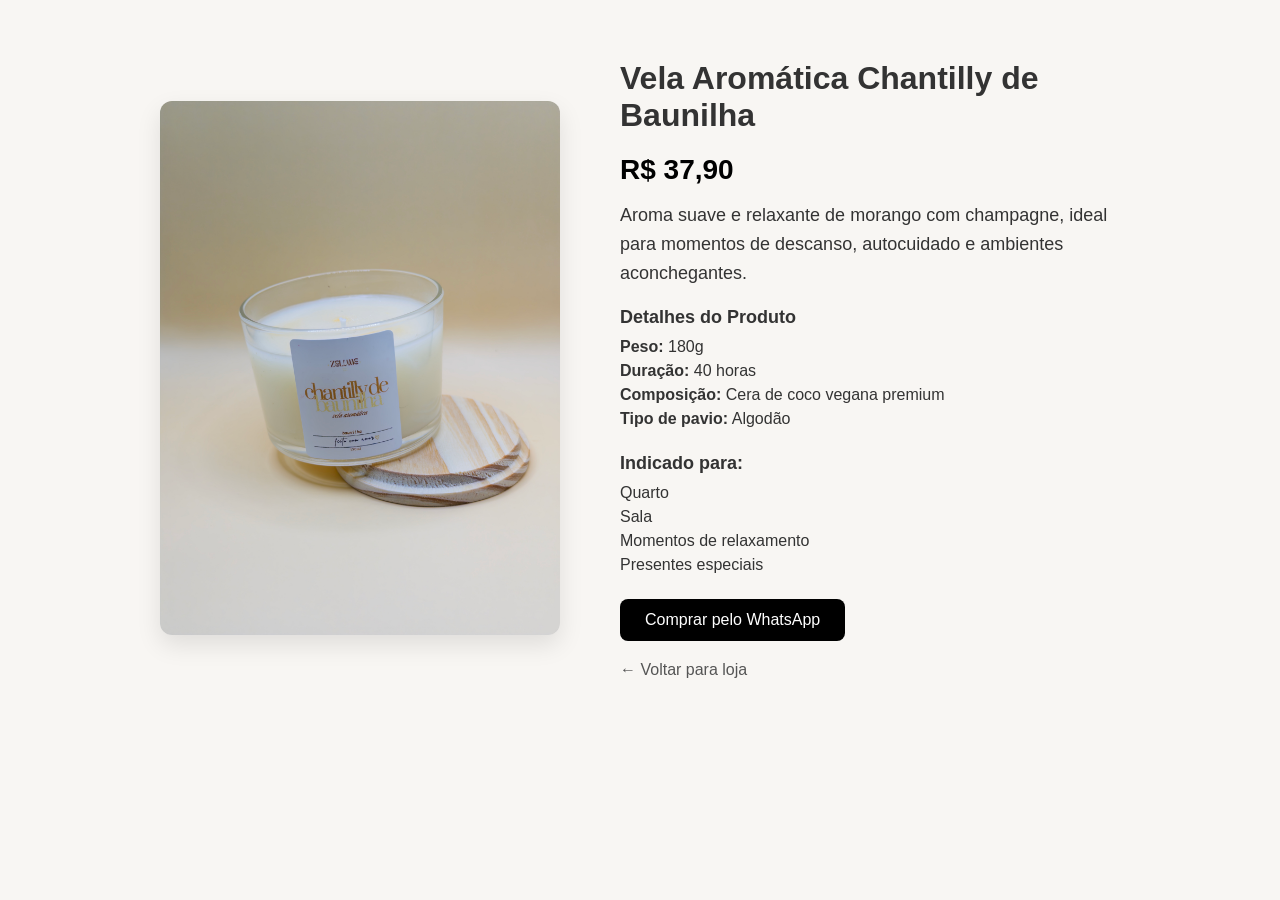
==== produtos/vela-baunilha.html @ df9b9e45 "Atualização na página de produtos" ====
<!DOCTYPE html>
<html lang="pt-br">
<head>
  <meta charset="UTF-8">
  <title>Vela Chantilly de Baunilha - Zelume</title>
  <link rel="stylesheet" href="../style.css">
</head>
<body>

  <div class="produto-container">

  <div class="produto-imagem">
    <img src="../assets/imagens/baulinha/IDG_20260128_180958_803.JPG" alt="Vela chantolly de baunilha">
  </div>

  <div class="produto-info">
    <h1>Vela Aromática Chantilly de Baunilha</h1>

    <p class="preco">R$ 37,90</p>

    <p class="descricao">
      Aroma suave e relaxante de morango com champagne, ideal para momentos de descanso,
      autocuidado e ambientes aconchegantes.
    </p>

    <div class="bloco-info">
      <h3>Detalhes do Produto</h3>
      <ul>
        <li><strong>Peso:</strong> 180g</li>
        <li><strong>Duração:</strong> 40 horas</li>
        <li><strong>Composição:</strong> Cera de coco vegana premium</li>
        <li><strong>Tipo de pavio:</strong> Algodão</li>
      </ul>
    </div>

    <div class="bloco-info">
      <h3>Indicado para:</h3>
      <ul>
        <li>Quarto</li>
        <li>Sala</li>
        <li>Momentos de relaxamento</li>
        <li>Presentes especiais</li>
      </ul>
    </div>

    <a href="#" class="botao-comprar">Comprar pelo WhatsApp</a>

    <a href="../index.html" class="voltar">← Voltar para loja</a>
  </div>

</div>
</body>
</html>
---- style.css ----
:root {
  --bege: #F9F6F2;
  --marrom: #7A4B2B;
  --dourado: #C69C6D;
  --fonte-titulo: 'Playfair Display', serif;
  --fonte-texto: 'Poppins', sans-serif;
}

* {
  margin: 0;
  padding: 0;
  box-sizing: border-box;
}

body {
  background-color: var(--bege);
  color: var(--marrom);
  font-family: var(--fonte-texto);
}

/* Cabeçalho */
.header {
  background-color: var(--bege);
  padding: 20px 0;
  position: fixed;
  top: 0;
  width: 100%;
  z-index: 10;
  box-shadow: 0 2px 5px rgba(0,0,0,0.05);
}

.header .container {
  width: 90%;
  max-width: 1100px;
  margin: 0 auto;
  display: flex;
  justify-content: space-between;
  align-items: center;
}

.logo {
  font-family: var(--fonte-titulo);
  font-size: 1.8rem;
  color: var(--marrom);
  letter-spacing: 2px;
}

.nav a {
  color: var(--marrom);
  text-decoration: none;
  margin-left: 25px;
  font-weight: 500;
  transition: color 0.3s;
}

.nav a:hover {
  color: var(--dourado);
}

/* Seção hero */
.hero {
  height: 100vh;
  background: linear-gradient(to bottom, var(--bege) 60%, var(--marrom) 40%);
  display: flex;
  align-items: center;
  justify-content: center;
  text-align: center;
  padding: 0 20px;
}

.hero-content {
  max-width: 600px;
  color: var(--marrom);
}

.hero h1 {
  font-family: var(--fonte-titulo);
  font-size: 2.8rem;
  margin-bottom: 15px;
}

.hero p {
  font-size: 1.1rem;
  margin-bottom: 25px;
  color: #4e2f17;
}

.btn {
  display: inline-block;
  background-color: var(--marrom);
  color: var(--bege);
  text-decoration: none;
  padding: 12px 28px;
  border-radius: 30px;
  font-weight: 500;
  transition: all 0.3s;
}

.btn:hover {
  background-color: var(--dourado);
  color: var(--marrom);
}

/* Rodapé */
.footer {
  background-color: var(--marrom);
  color: var(--bege);
  text-align: center;
  padding: 20px;
  font-size: 0.9rem;
}

@media (max-width: 768px) {
  .nav {
    display: none;
  }

  .hero h1 {
    font-size: 2rem;
  }
}
/* ======================
   SEÇÃO SOBRE
====================== */
.sobre {
  padding: 80px 0;
  background-color: var(--bege);
}

.sobre-container {
  width: 90%;
  max-width: 1100px;
  margin: 0 auto;
  display: flex;
  align-items: center;
  justify-content: space-between;
  gap: 40px;
  flex-wrap: wrap;
}

.sobre-texto {
  flex: 1 1 450px;
}

.sobre h2 {
  font-family: var(--fonte-titulo);
  font-size: 2.2rem;
  margin-bottom: 20px;
  color: var(--marrom);
}

.sobre p {
  font-size: 1.05rem;
  line-height: 1.7;
  margin-bottom: 15px;
  color: #4e2f17;
}

.assinatura {
  font-style: italic;
  font-weight: 500;
  color: var(--marrom);
  margin-top: 20px;
}

.sobre-imagem {
  flex: 1 1 400px;
  text-align: center;
}

.sobre-imagem img {
  width: 100%;
  max-width: 420px;
  border-radius: 18px;
  box-shadow: 0 4px 15px rgba(0,0,0,0.1);
}
/* ======================
      SEÇÃO PRODUTOS
====================== */

.produtos {
  padding: 80px 0;
  background-color: var(--bege);
  text-align: center;
}

.produtos-container {
  width: 90%;
  max-width: 1100px;
  margin: 0 auto;
}

.produtos h2 {
  font-family: var(--fonte-titulo);
  font-size: 2.2rem;
  margin-bottom: 40px;
  color: var(--marrom);
}

.produtos-grid {
  display: grid;
  grid-template-columns: repeat(auto-fit, minmax(250px, 1fr));
  gap: 30px;
}

.produto-card {
  background-color: #fff;
  border-radius: 16px;
  padding: 20px;
  box-shadow: 0 4px 15px rgba(0,0,0,0.08);
  transition: transform .3s, box-shadow .3s;
}

.produto-card:hover {
  transform: translateY(-5px);
  box-shadow: 0 6px 18px rgba(0,0,0,0.12);
}

.produto-card img {
  width: 100%;
  height: 220px;
  object-fit: cover;
  border-radius: 14px;
}

.produto-card h3 {
  margin: 15px 0 5px;
  font-size: 1.2rem;
  font-family: var(--fonte-titulo);
  color: var(--marrom);
}

.produto-card .descricao {
  font-size: 0.95rem;
  color: #4e2f17;
  margin-bottom: 10px;
}

.produto-card .preco {
  font-size: 1.1rem;
  font-weight: 600;
  color: var(--marrom);
  margin-bottom: 12px;
}

.btn-produto {
  background-color: var(--marrom);
  color: var(--bege);
  border: none;
  padding: 10px 20px;
  border-radius: 30px;
  font-weight: 500;
  cursor: pointer;
  transition: background .3s;
}

.btn-produto:hover {
  background-color: var(--dourado);
  color: var(--marrom);
}
/* ======================
   SEÇÃO BENEFÍCIOS
====================== */
.beneficios {
  padding: 80px 0;
  background-color: #f4efe9;
}

.beneficios-container {
  width: 90%;
  max-width: 1100px;
  margin: 0 auto;
  text-align: center;
}

.beneficios h2 {
  font-family: var(--fonte-titulo);
  font-size: 2.2rem;
  margin-bottom: 40px;
  color: var(--marrom);
}

.beneficios-grid {
  display: grid;
  grid-template-columns: repeat(auto-fit, minmax(230px, 1fr));
  gap: 25px;
}

.beneficio-card {
  background-color: #fff;
  padding: 25px;
  border-radius: 18px;
  box-shadow: 0 4px 14px rgba(0,0,0,0.08);
  transition: transform 0.3s, box-shadow 0.3s;
}

.beneficio-card:hover {
  transform: translateY(-5px);
  box-shadow: 0 6px 18px rgba(0,0,0,0.12);
}

.beneficio-card h3 {
  font-size: 1.1rem;
  margin-bottom: 10px;
  color: var(--marrom);
}

.beneficio-card p {
  font-size: 0.95rem;
  line-height: 1.6;
  color: #4e2f17;
}
/* ======================
   ANIMAÇÕES AO SCROLL
====================== */

/* Estado inicial (oculto) */
.fade-up {
  opacity: 0;
  transform: translateY(30px);
  transition: opacity 0.8s ease, transform 0.8s ease;
}

/* Quando entra na tela */
.fade-up.show {
  opacity: 1;
  transform: translateY(0);
}

body {
  font-family: Arial, sans-serif;
  margin: 0;
  background-color: #f8f6f3;
  color: #333;
}

.produto-container {
  display: flex;
  align-items: center;
  justify-content: center;
  gap: 60px;
  padding: 60px 10%;
}

.produto-imagem img {
  width: 400px;
  border-radius: 12px;
  box-shadow: 0 10px 25px rgba(0,0,0,0.1);
}

.produto-info {
  max-width: 500px;
}

.produto-info h1 {
  font-size: 32px;
  margin-bottom: 20px;
}

.descricao {
  font-size: 18px;
  line-height: 1.6;
  margin-bottom: 20px;
}

.detalhes {
  list-style: none;
  padding: 0;
  margin-bottom: 30px;
}

.detalhes li {
  margin-bottom: 8px;
}

.botao-comprar {
  display: inline-block;
  padding: 12px 25px;
  background-color: #000;
  color: #fff;
  text-decoration: none;
  border-radius: 8px;
  transition: 0.3s;
}

.botao-comprar:hover {
  background-color: #444;
}

.voltar {
  display: block;
  margin-top: 20px;
  text-decoration: none;
  color: #555;
}

/* RESPONSIVO */
@media (max-width: 900px) {
  .produto-container {
    flex-direction: column;
    text-align: center;
  }

  .produto-imagem img {
    width: 100%;
    max-width: 350px;
  }
}

.preco {
  font-size: 28px;
  font-weight: bold;
  margin: 15px 0;
  color: #000;
}

.bloco-info {
  margin-bottom: 25px;
}

.bloco-info h3 {
  margin-bottom: 10px;
  font-size: 18px;
}

.bloco-info ul {
  list-style: none;
  padding: 0;
}

.bloco-info li {
  margin-bottom: 6px;
}
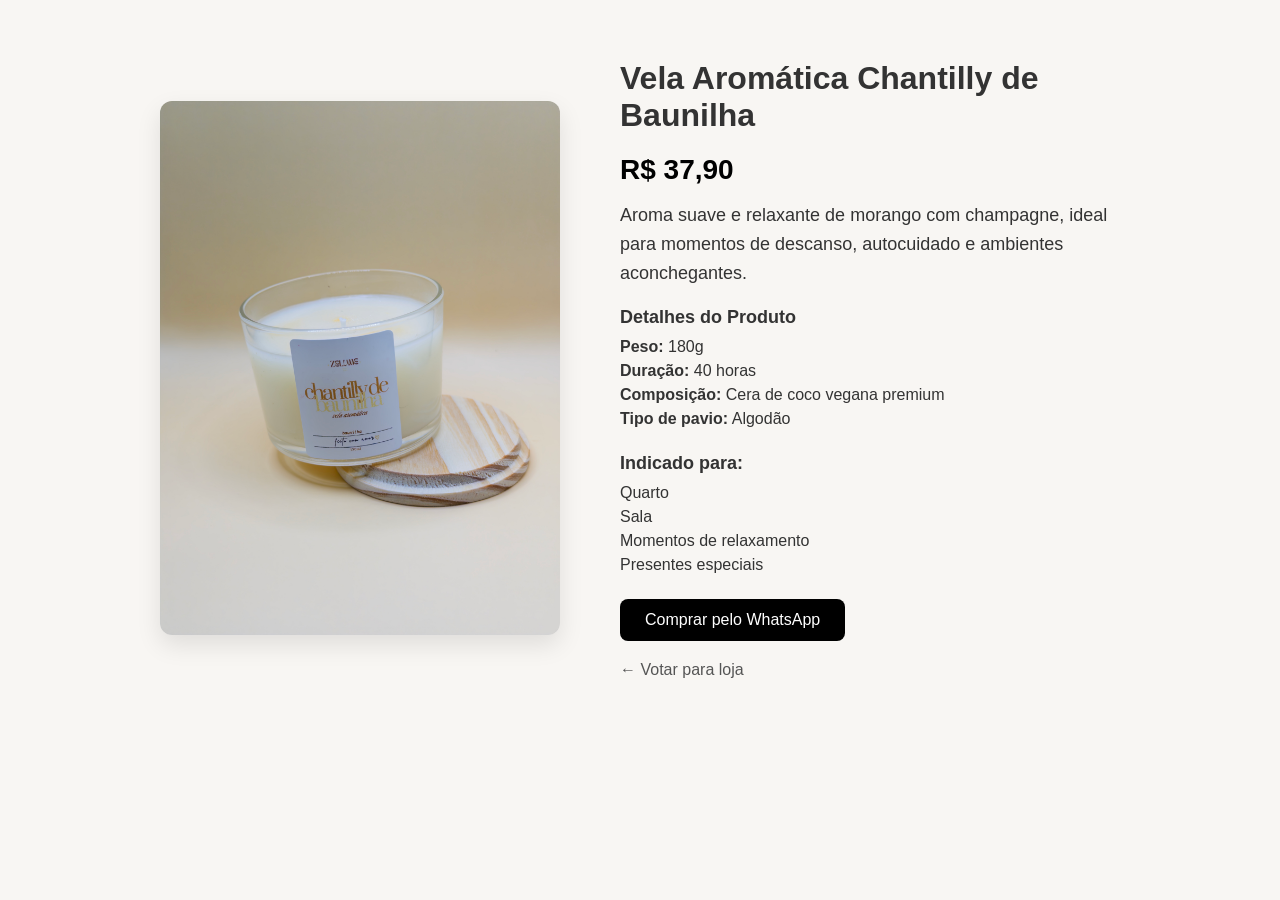
==== commit 646ed102: "descrição da mudança" ====
--- a/produtos/vela-baunilha.html
+++ b/produtos/vela-baunilha.html
@@ -43,9 +43,13 @@
       </ul>
     </div>
 
-    <a href="#" class="botao-comprar">Comprar pelo WhatsApp</a>
+      <a href="https://wa.me/5511973683481?text=Olá!%20Vim%20pelo%20site%20e%20tenho%20interesse%20na%20vela%20aromática%20de%20Chantilly%20de%20Baunilha.%20Pode%20me%20passar%20mais%20informações?" 
+      class="botao-comprar" 
+      target="_blank">
+      Comprar pelo WhatsApp
+      </a>
 
-    <a href="../index.html" class="voltar">← Voltar para loja</a>
+    <a href="../index.html" class="voltar">← Votar para loja</a>
   </div>
 
 </div>
